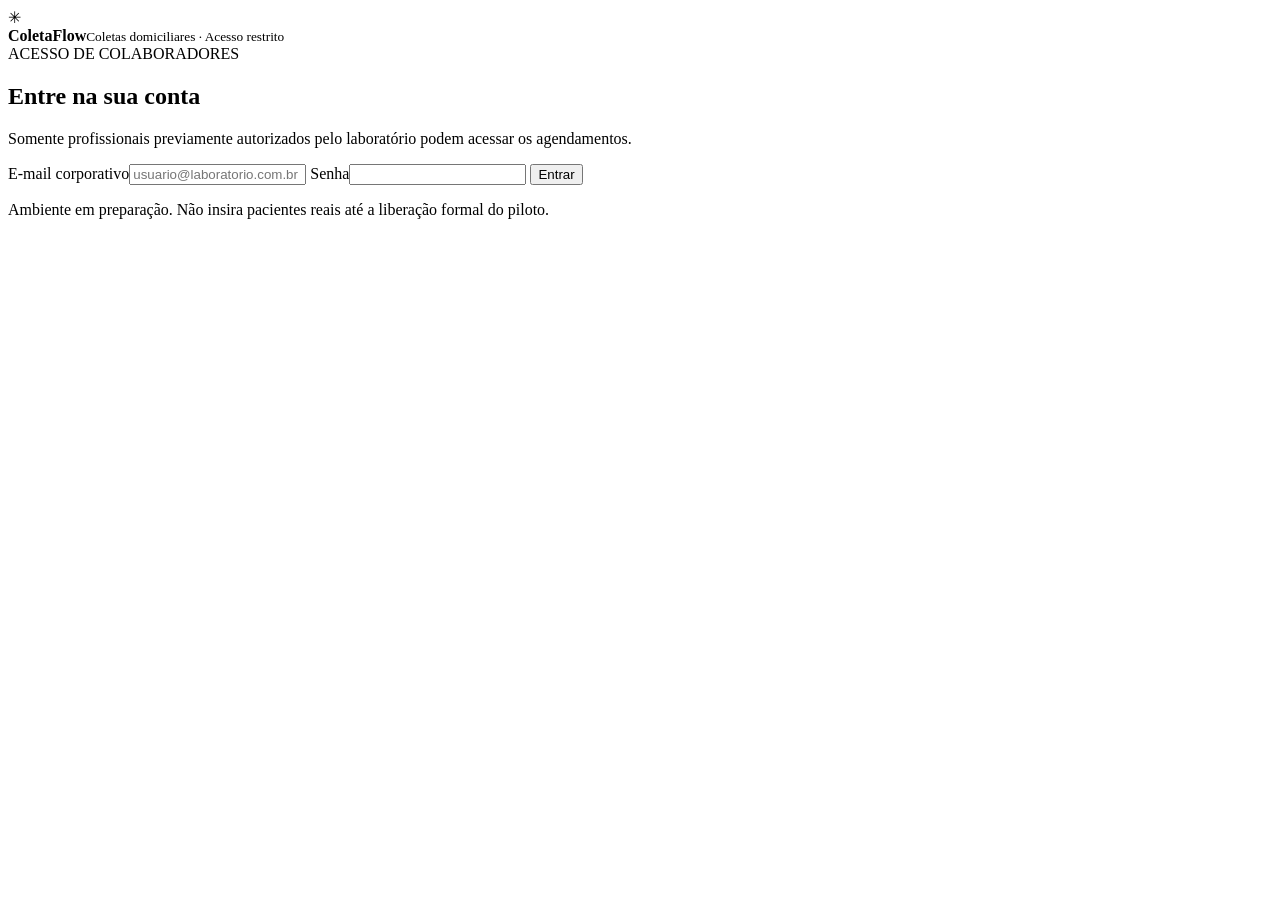
==== pilot/index.html @ 9d5d5530 "feat(pilot): add authenticated operations portal shell" ====
<!doctype html>
<html lang="pt-BR">
<head>
<meta charset="utf-8">
<meta name="viewport" content="width=device-width,initial-scale=1">
<meta name="theme-color" content="#112b3d">
<meta name="referrer" content="no-referrer">
<title>ColetaFlow — Acesso restrito</title>
<link rel="stylesheet" href="./styles.css">
</head>
<body>
<div id="app">
  <header class="masthead">
    <div class="logo">✳</div>
    <div class="brand"><strong>ColetaFlow</strong><small>Coletas domiciliares · Acesso restrito</small></div>
    <div class="mast-actions"><span id="current-user"></span><button id="logout" class="btn-outline" hidden>Sair</button></div>
  </header>
  <main class="container">
    <div id="notice" role="status" aria-live="polite"></div>
    <section id="login-screen" class="auth-panel">
      <div class="section-label">ACESSO DE COLABORADORES</div>
      <h1>Entre na sua conta</h1>
      <p>Somente profissionais previamente autorizados pelo laboratório podem acessar os agendamentos.</p>
      <form id="login-form" autocomplete="off">
        <label>E-mail corporativo<input name="email" type="email" autocomplete="username" required placeholder="usuario@laboratorio.com.br"></label>
        <label>Senha<input name="password" type="password" autocomplete="current-password" required></label>
        <button type="submit" class="btn-primary" id="login-button">Entrar</button>
      </form>
      <p class="caution">Ambiente em preparação. Não insira pacientes reais até a liberação formal do piloto.</p>
    </section>
    <section id="workspace" hidden>
      <div class="page-title"><div><div class="section-label">CONTROLE OPERACIONAL</div><h1 id="page-heading">Agendamentos</h1><p id="page-description">Registros de coletas domiciliares</p></div><button id="refresh" class="btn-outline">Atualizar</button></div>
      <div id="metrics" class="metrics"></div>
      <div id="booking-panel" class="panel" hidden>
        <div class="panel-heading"><h2>Novo agendamento</h2><span>Horário informativo · sem bloqueio de vagas</span></div>
        <form id="booking-form" class="form-grid">
          <label class="span-2">Nome do paciente<input name="patientName" maxlength="180" autocomplete="off" required></label>
          <label>Telefone<input name="patientPhone" maxlength="24" autocomplete="off" required></label>
          <label>Equipe<select name="teamId" id="team-select" required></select></label>
          <label class="span-2">Rua / Estrada<input name="street" maxlength="200" autocomplete="off" required></label>
          <label>Número (ou S/N)<input name="number" maxlength="30" autocomplete="off" required></label>
          <label>Bairro<input name="neighborhood" maxlength="120" autocomplete="off"></label>
          <label>Cidade<input name="city" value="Mineiros" maxlength="100" required></label>
          <label>UF<input name="uf" value="GO" maxlength="2" pattern="[A-Za-z]{2}" required></label>
          <label>Data da coleta<input type="date" name="date" required></label>
          <label>Horário<input type="time" name="time" required></label>
          <label class="span-2">Coletor responsável<select name="collectorId" id="collector-select" required></select></label>
          <label class="span-2">Complemento / referência<input name="reference" maxlength="250" autocomplete="off"></label>
          <div class="span-2 action-line"><button type="submit" class="btn-primary" id="save-booking">Registrar agendamento</button></div>
        </form>
      </div>
      <div class="panel">
        <div class="panel-heading"><h2>Coletas registradas</h2><span id="appointment-count">0 registros</span></div>
        <div id="appointments" class="list" aria-live="polite"></div>
      </div>
    </section>
  </main>
  <dialog id="address-dialog" class="dialog">
    <form id="address-form" method="dialog">
      <h2>Corrigir endereço</h2>
      <p>Correções são registradas com autor, data, justificativa e versão anterior.</p>
      <input type="hidden" name="appointmentId">
      <input type="hidden" name="expectedVersion">
      <label>Rua / Estrada<input name="street" maxlength="200" required></label>
      <div class="two"><label>Número (ou S/N)<input name="number" maxlength="30" required></label><label>Bairro<input name="neighborhood" maxlength="120"></label></div>
      <div class="two"><label>Cidade<input name="city" maxlength="100" required></label><label>UF<input name="uf" maxlength="2" pattern="[A-Za-z]{2}" required></label></div>
      <label>Complemento / referência<input name="reference" maxlength="250"></label>
      <label>Motivo<select name="reason" required>
        <option value="">Selecione</option><option value="Numero incorreto">Número incorreto</option>
        <option value="Rua incorreta">Rua incorreta</option><option value="Bairro incorreto">Bairro incorreto</option>
        <option value="Endereco incompleto">Endereço incompleto</option><option value="Paciente informou outro endereco">Paciente informou outro endereço</option>
        <option value="Outro motivo">Outro motivo</option>
      </select></label>
      <label>Observação (obrigatória em "Outro motivo")<input name="note" maxlength="300"></label>
      <div class="action-line"><button type="button" id="cancel-address" class="btn-outline">Cancelar</button><button type="submit" class="btn-primary">Salvar correção</button></div>
    </form>
  </dialog>
</div>
<script src="./app.js" defer></script>
</body>
</html>
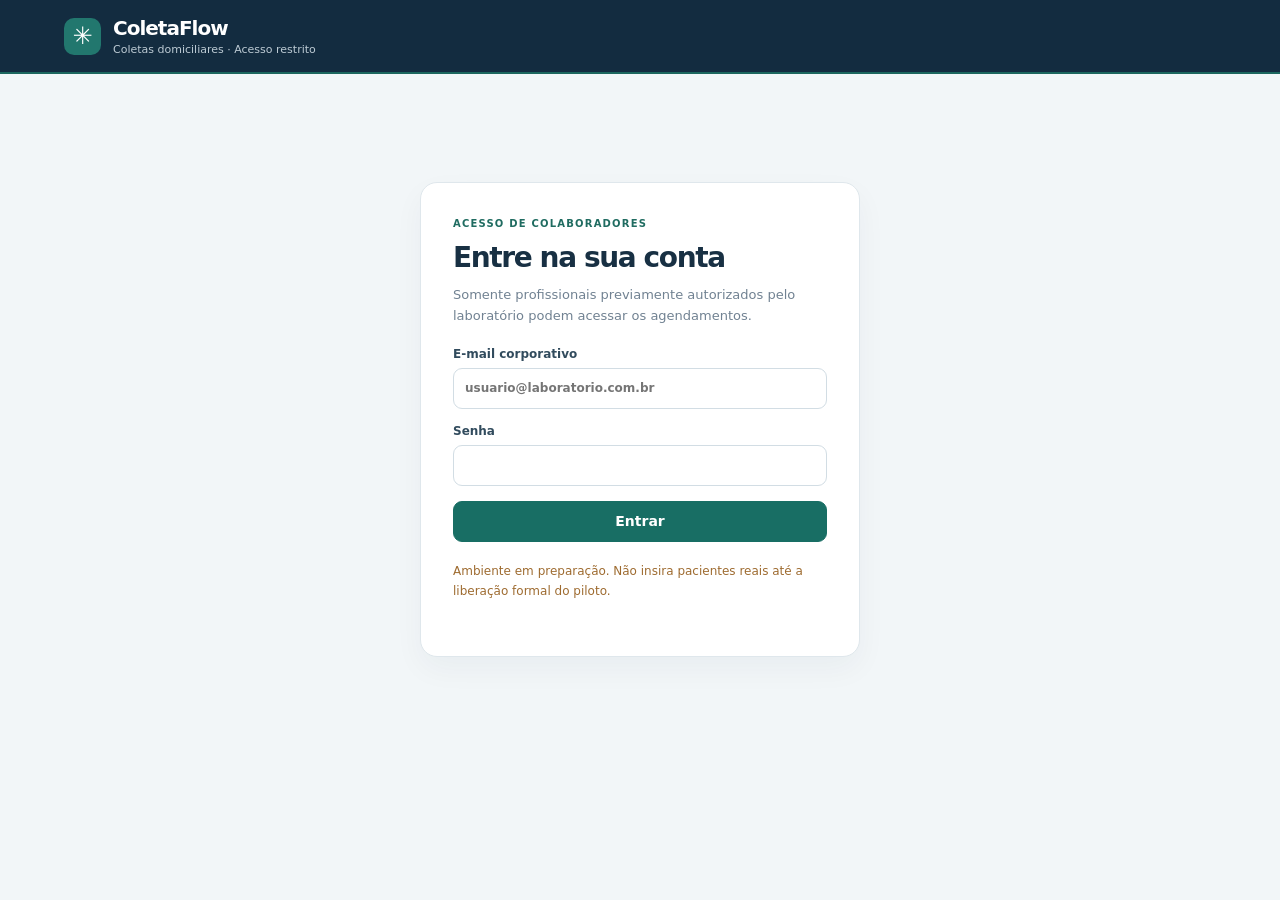
==== commit 93798333: "feat(pilot): add audited history viewer dialog" ====
--- a/pilot/index.html
+++ b/pilot/index.html
@@ -75,6 +75,12 @@
       <div class="action-line"><button type="button" id="cancel-address" class="btn-outline">Cancelar</button><button type="submit" class="btn-primary">Salvar correção</button></div>
     </form>
   </dialog>
+  <dialog id="history-dialog" class="dialog">
+    <h2>Histórico do agendamento</h2>
+    <p>Registros de mudanças e versões mantidos pelo Supabase.</p>
+    <div id="history-records" aria-live="polite"></div>
+    <div class="action-line"><button type="button" class="btn-outline" id="close-history">Fechar</button></div>
+  </dialog>
 </div>
 <script src="./app.js" defer></script>
 </body>
--- a/pilot/styles.css
+++ b/pilot/styles.css
@@ -0,0 +1 @@
+:root{font-family:Inter,system-ui,-apple-system,"Segoe UI",Arial,sans-serif;color:#183043;background:#f2f6f8;font-size:14px}*{box-sizing:border-box}body{margin:0;min-height:100vh}button,input,select{font:inherit}button{cursor:pointer}button:disabled{opacity:.6;cursor:wait}button:focus-visible,input:focus-visible,select:focus-visible{outline:3px solid #7baea7;outline-offset:2px}[hidden]{display:none!important}.masthead{height:74px;background:#132c40;color:#fff;display:flex;gap:12px;align-items:center;padding:0 5%;border-bottom:2px solid #1c675f}.logo{background:#22776e;width:37px;height:37px;border-radius:10px;display:grid;place-items:center;font-size:24px}.brand{display:flex;flex-direction:column;gap:3px}.brand strong{font-size:20px;letter-spacing:-.05em}.brand small{font-size:11px;color:#bdcbd4}.mast-actions{margin-left:auto;display:flex;align-items:center;gap:14px;font-size:12px}.container{max-width:1180px;margin:0 auto;padding:33px 22px 70px}.auth-panel{max-width:440px;margin:75px auto 0;padding:35px 32px;background:white;border:1px solid #dfe7ec;border-radius:17px;box-shadow:0 12px 30px #11253b0b}.section-label{letter-spacing:.12em;font-size:10px;font-weight:800;color:#206c61;margin-bottom:12px}.auth-panel h1,.page-title h1{font-size:28px;letter-spacing:-.05em;margin:0 0 10px}.auth-panel p,.page-title p{font-size:13px;line-height:1.65;color:#718292;margin:0 0 20px}.auth-panel form,.dialog form{display:grid;gap:15px}.auth-panel label,.dialog label,.form-grid label{display:flex;flex-direction:column;gap:7px;color:#314b5d;font-size:12px;font-weight:650}.auth-panel input,.dialog input,.dialog select,.form-grid input,.form-grid select{width:100%;height:41px;padding:9px 11px;border:1px solid #d2dde4;border-radius:9px;color:#203b4d;background:white;min-width:0}.btn-primary{background:#186e64;border:1px solid #186e64;color:white;border-radius:9px;padding:11px 17px;font-weight:700;min-height:41px}.btn-outline{border:1px solid #cdd9e0;border-radius:9px;background:white;color:#1d454b;font-weight:650;padding:9px 13px}.masthead .btn-outline{background:#24455a;color:white;border-color:#526777}.caution{font-size:12px!important;color:#9e6b30!important;margin-top:20px!important}.page-title{display:flex;justify-content:space-between;align-items:center;gap:16px;margin-bottom:24px}.page-title p{margin:0}.panel{background:white;border:1px solid #dee7ed;border-radius:14px;margin-bottom:19px;box-shadow:0 5px 26px #20334809;overflow:hidden}.panel-heading{display:flex;justify-content:space-between;gap:18px;align-items:center;padding:18px 22px;border-bottom:1px solid #e7edf1}.panel-heading h2{font-size:15px;margin:0}.panel-heading span{font-size:11px;color:#7c8e9e}.form-grid{display:grid;grid-template-columns:1fr 1fr;gap:16px;padding:22px}.span-2{grid-column:1/-1}.action-line{display:flex;gap:10px;justify-content:flex-end;align-items:center}.metrics{display:grid;grid-template-columns:repeat(3,minmax(0,1fr));gap:14px;margin-bottom:19px}.metric{background:white;border:1px solid #dee7ed;border-radius:12px;padding:18px}.metric strong{font-size:27px;display:block;letter-spacing:-.05em;margin-bottom:7px}.metric small{font-size:12px;color:#6d8091}.list-item{padding:19px 22px;border-bottom:1px solid #edf1f3}.list-item:last-child{border-bottom:0}.item-head{display:flex;justify-content:space-between;gap:12px;align-items:center;flex-wrap:wrap}.item-head h3{font-size:15px;margin:0 0 5px}.item-sub{font-size:11px;color:#718395}.item-grid{display:grid;grid-template-columns:repeat(2,minmax(0,1fr));gap:11px;margin:16px 0}.item-data{font-size:12px;color:#3e5b6d;line-height:1.65}.item-data small{display:block;color:#8795a3;font-size:10px;margin-bottom:4px}.item-actions{display:flex;gap:9px;flex-wrap:wrap}.chip{display:inline-block;border-radius:99px;padding:6px 11px;font-size:11px;font-weight:750;background:#e9f1f7;color:#3f667d}.chip.REALIZADA{background:#e3f6ed;color:#236c4b}.chip.CANCELADA,.chip.NAO_REALIZADA{background:#ffebe9;color:#a64c41}.chip.EM_DESLOCAMENTO,.chip.NO_LOCAL,.chip.EM_COLETA{background:#e5f1ff;color:#385d89}.chip.AGENDADA{background:#fff5e1;color:#9c6b1d}.inline-button{border:1px solid #cad9db;background:#f4faf8;border-radius:8px;padding:9px 12px;color:#1d625a;font-size:12px;font-weight:700}.inline-button.destructive{background:#fff5f2;border-color:#f2d5ce;color:#9b4d40}.empty{padding:34px;text-align:center;color:#718294;font-size:13px}.dialog{width:min(570px,calc(100vw - 24px));max-height:90vh;border:0;border-radius:14px;padding:24px;box-shadow:0 18px 80px #15253670;color:#20394c;overflow-y:auto}.dialog::backdrop{background:#071e3180}.dialog h2{font-size:21px;margin:0}.dialog p{font-size:12px;color:#718292;line-height:1.6;margin:0}.dialog .two{display:grid;grid-template-columns:1fr 1fr;gap:14px}#notice{border-radius:10px;font-size:12px;font-weight:550;line-height:1.5;margin-bottom:17px;padding:0;white-space:pre-wrap}#notice:not(:empty){border:1px solid #b4d9ce;background:#e7f5f0;padding:12px 14px}#notice.error{border-color:#ecd1ca;background:#fff0ed;color:#8a372c}#notice.success{color:#23614e}body :focus-visible{scroll-margin:20px}@media(max-width:700px){.masthead{padding:0 15px}.brand strong{font-size:17px}.brand small{font-size:10px}.container{padding:22px 13px 65px}.auth-panel{margin:24px auto 0;padding:25px 20px}.metrics{grid-template-columns:repeat(3,1fr);gap:8px}.metric{padding:12px}.metric strong{font-size:23px}.metric small{font-size:10px}.form-grid{grid-template-columns:1fr;padding:18px}.span-2{grid-column:auto}.page-title h1{font-size:24px}.panel-heading{padding:17px}.item-grid{grid-template-columns:1fr}.item-data{font-size:12px}.list-item{padding:16px}.mast-actions #current-user{display:none}.dialog .two{grid-template-columns:1fr}}
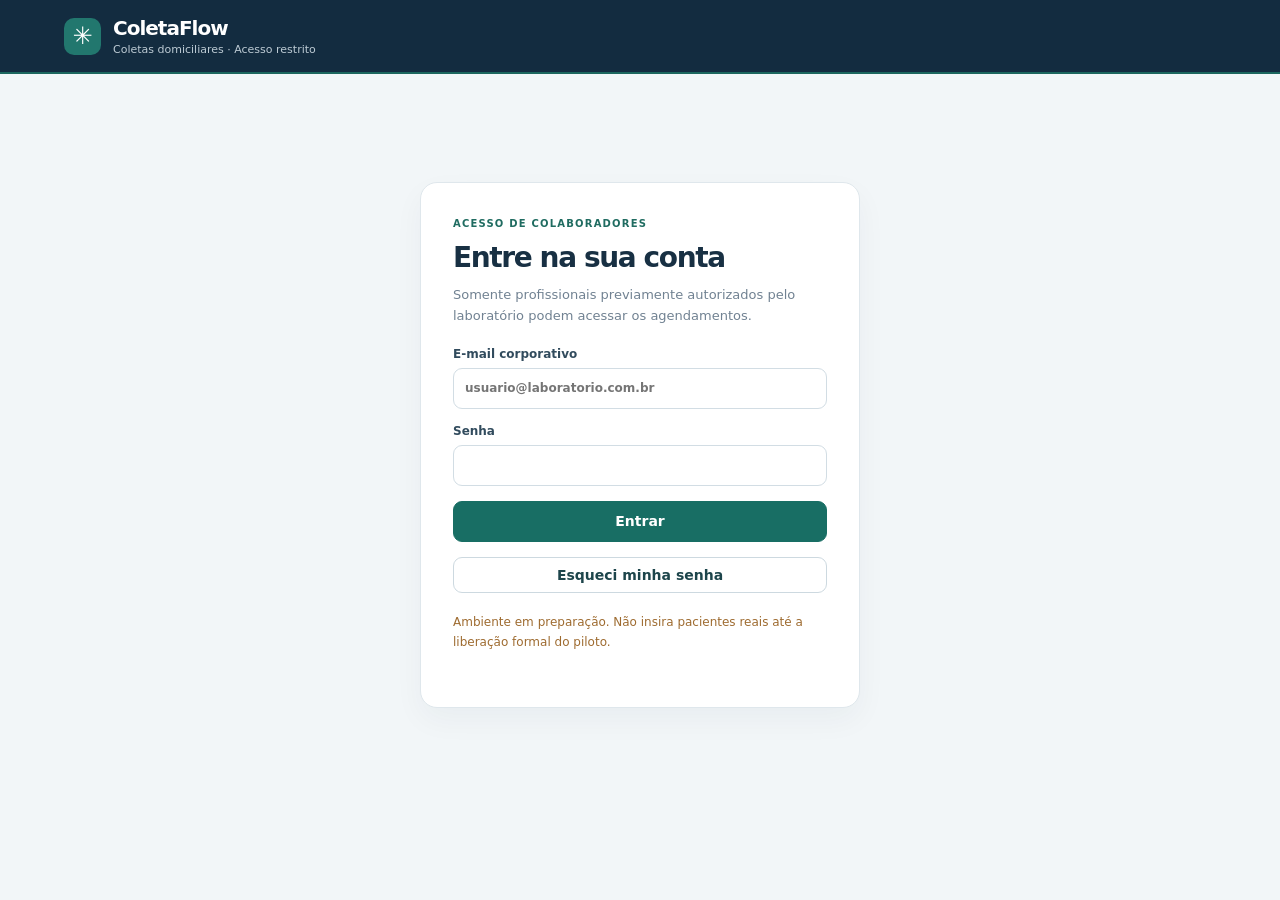
==== commit d4d434e3: "feat(auth): add password recovery entry and update first-login screen" ====
--- a/pilot/index.html
+++ b/pilot/index.html
@@ -25,12 +25,39 @@
         <label>E-mail corporativo<input name="email" type="email" autocomplete="username" required placeholder="usuario@laboratorio.com.br"></label>
         <label>Senha<input name="password" type="password" autocomplete="current-password" required></label>
         <button type="submit" class="btn-primary" id="login-button">Entrar</button>
+        <button type="button" class="btn-outline" id="forgot-password">Esqueci minha senha</button>
       </form>
       <p class="caution">Ambiente em preparação. Não insira pacientes reais até a liberação formal do piloto.</p>
+    </section>
+    <section id="invite-screen" class="auth-panel" hidden>
+      <div class="section-label">PRIMEIRO ACESSO</div>
+      <h1 id="password-setup-title">Definir senha de acesso</h1>
+      <p>Seu convite foi confirmado. Escolha uma senha exclusiva para acessar o ColetaFlow.</p>
+      <form id="invite-password-form">
+        <label>Nova senha<input name="password" type="password" autocomplete="new-password" minlength="12" required></label>
+        <label>Confirmar senha<input name="confirmation" type="password" autocomplete="new-password" minlength="12" required></label>
+        <button type="submit" class="btn-primary">Salvar minha senha</button>
+      </form>
+      <p class="caution">Use uma senha exclusiva. Não compartilhe sua senha com ninguém.</p>
     </section>
     <section id="workspace" hidden>
       <div class="page-title"><div><div class="section-label">CONTROLE OPERACIONAL</div><h1 id="page-heading">Agendamentos</h1><p id="page-description">Registros de coletas domiciliares</p></div><button id="refresh" class="btn-outline">Atualizar</button></div>
       <div id="metrics" class="metrics"></div>
+      <div id="staff-panel" class="panel" hidden>
+        <div class="panel-heading"><h2>Cadastrar profissional</h2><span>Somente administrador · contas já confirmadas no Supabase</span></div>
+        <form id="staff-form" class="form-grid">
+          <label>E-mail confirmado<input name="email" type="email" autocomplete="off" placeholder="colaborador@exemplo.com" maxlength="250" required></label>
+          <label>Nome completo<input name="fullName" maxlength="150" autocomplete="off" required></label>
+          <label>Perfil<select name="role" id="staff-role" required>
+            <option value="ATTENDANT">Atendente</option>
+            <option value="SUPERVISOR">Supervisor</option>
+            <option value="COLLECTOR">Coletor</option>
+          </select></label>
+          <label id="staff-team-wrap">Equipe WhatsApp<select name="teamId" id="staff-team" required></select></label>
+          <p class="span-2 caution">Convide o profissional primeiro em Authentication → Users no Supabase. Apenas contas confirmadas podem ser cadastradas. Nenhuma senha é solicitada aqui.</p>
+          <div class="span-2 action-line"><button type="submit" class="btn-primary">Ativar perfil do colaborador</button></div>
+        </form>
+      </div>
       <div id="booking-panel" class="panel" hidden>
         <div class="panel-heading"><h2>Novo agendamento</h2><span>Horário informativo · sem bloqueio de vagas</span></div>
         <form id="booking-form" class="form-grid">
--- a/pilot/styles.css
+++ b/pilot/styles.css
@@ -1 +1 @@
-:root{font-family:Inter,system-ui,-apple-system,"Segoe UI",Arial,sans-serif;color:#183043;background:#f2f6f8;font-size:14px}*{box-sizing:border-box}body{margin:0;min-height:100vh}button,input,select{font:inherit}button{cursor:pointer}button:disabled{opacity:.6;cursor:wait}button:focus-visible,input:focus-visible,select:focus-visible{outline:3px solid #7baea7;outline-offset:2px}[hidden]{display:none!important}.masthead{height:74px;background:#132c40;color:#fff;display:flex;gap:12px;align-items:center;padding:0 5%;border-bottom:2px solid #1c675f}.logo{background:#22776e;width:37px;height:37px;border-radius:10px;display:grid;place-items:center;font-size:24px}.brand{display:flex;flex-direction:column;gap:3px}.brand strong{font-size:20px;letter-spacing:-.05em}.brand small{font-size:11px;color:#bdcbd4}.mast-actions{margin-left:auto;display:flex;align-items:center;gap:14px;font-size:12px}.container{max-width:1180px;margin:0 auto;padding:33px 22px 70px}.auth-panel{max-width:440px;margin:75px auto 0;padding:35px 32px;background:white;border:1px solid #dfe7ec;border-radius:17px;box-shadow:0 12px 30px #11253b0b}.section-label{letter-spacing:.12em;font-size:10px;font-weight:800;color:#206c61;margin-bottom:12px}.auth-panel h1,.page-title h1{font-size:28px;letter-spacing:-.05em;margin:0 0 10px}.auth-panel p,.page-title p{font-size:13px;line-height:1.65;color:#718292;margin:0 0 20px}.auth-panel form,.dialog form{display:grid;gap:15px}.auth-panel label,.dialog label,.form-grid label{display:flex;flex-direction:column;gap:7px;color:#314b5d;font-size:12px;font-weight:650}.auth-panel input,.dialog input,.dialog select,.form-grid input,.form-grid select{width:100%;height:41px;padding:9px 11px;border:1px solid #d2dde4;border-radius:9px;color:#203b4d;background:white;min-width:0}.btn-primary{background:#186e64;border:1px solid #186e64;color:white;border-radius:9px;padding:11px 17px;font-weight:700;min-height:41px}.btn-outline{border:1px solid #cdd9e0;border-radius:9px;background:white;color:#1d454b;font-weight:650;padding:9px 13px}.masthead .btn-outline{background:#24455a;color:white;border-color:#526777}.caution{font-size:12px!important;color:#9e6b30!important;margin-top:20px!important}.page-title{display:flex;justify-content:space-between;align-items:center;gap:16px;margin-bottom:24px}.page-title p{margin:0}.panel{background:white;border:1px solid #dee7ed;border-radius:14px;margin-bottom:19px;box-shadow:0 5px 26px #20334809;overflow:hidden}.panel-heading{display:flex;justify-content:space-between;gap:18px;align-items:center;padding:18px 22px;border-bottom:1px solid #e7edf1}.panel-heading h2{font-size:15px;margin:0}.panel-heading span{font-size:11px;color:#7c8e9e}.form-grid{display:grid;grid-template-columns:1fr 1fr;gap:16px;padding:22px}.span-2{grid-column:1/-1}.action-line{display:flex;gap:10px;justify-content:flex-end;align-items:center}.metrics{display:grid;grid-template-columns:repeat(3,minmax(0,1fr));gap:14px;margin-bottom:19px}.metric{background:white;border:1px solid #dee7ed;border-radius:12px;padding:18px}.metric strong{font-size:27px;display:block;letter-spacing:-.05em;margin-bottom:7px}.metric small{font-size:12px;color:#6d8091}.list-item{padding:19px 22px;border-bottom:1px solid #edf1f3}.list-item:last-child{border-bottom:0}.item-head{display:flex;justify-content:space-between;gap:12px;align-items:center;flex-wrap:wrap}.item-head h3{font-size:15px;margin:0 0 5px}.item-sub{font-size:11px;color:#718395}.item-grid{display:grid;grid-template-columns:repeat(2,minmax(0,1fr));gap:11px;margin:16px 0}.item-data{font-size:12px;color:#3e5b6d;line-height:1.65}.item-data small{display:block;color:#8795a3;font-size:10px;margin-bottom:4px}.item-actions{display:flex;gap:9px;flex-wrap:wrap}.chip{display:inline-block;border-radius:99px;padding:6px 11px;font-size:11px;font-weight:750;background:#e9f1f7;color:#3f667d}.chip.REALIZADA{background:#e3f6ed;color:#236c4b}.chip.CANCELADA,.chip.NAO_REALIZADA{background:#ffebe9;color:#a64c41}.chip.EM_DESLOCAMENTO,.chip.NO_LOCAL,.chip.EM_COLETA{background:#e5f1ff;color:#385d89}.chip.AGENDADA{background:#fff5e1;color:#9c6b1d}.inline-button{border:1px solid #cad9db;background:#f4faf8;border-radius:8px;padding:9px 12px;color:#1d625a;font-size:12px;font-weight:700}.inline-button.destructive{background:#fff5f2;border-color:#f2d5ce;color:#9b4d40}.empty{padding:34px;text-align:center;color:#718294;font-size:13px}.dialog{width:min(570px,calc(100vw - 24px));max-height:90vh;border:0;border-radius:14px;padding:24px;box-shadow:0 18px 80px #15253670;color:#20394c;overflow-y:auto}.dialog::backdrop{background:#071e3180}.dialog h2{font-size:21px;margin:0}.dialog p{font-size:12px;color:#718292;line-height:1.6;margin:0}.dialog .two{display:grid;grid-template-columns:1fr 1fr;gap:14px}#notice{border-radius:10px;font-size:12px;font-weight:550;line-height:1.5;margin-bottom:17px;padding:0;white-space:pre-wrap}#notice:not(:empty){border:1px solid #b4d9ce;background:#e7f5f0;padding:12px 14px}#notice.error{border-color:#ecd1ca;background:#fff0ed;color:#8a372c}#notice.success{color:#23614e}body :focus-visible{scroll-margin:20px}@media(max-width:700px){.masthead{padding:0 15px}.brand strong{font-size:17px}.brand small{font-size:10px}.container{padding:22px 13px 65px}.auth-panel{margin:24px auto 0;padding:25px 20px}.metrics{grid-template-columns:repeat(3,1fr);gap:8px}.metric{padding:12px}.metric strong{font-size:23px}.metric small{font-size:10px}.form-grid{grid-template-columns:1fr;padding:18px}.span-2{grid-column:auto}.page-title h1{font-size:24px}.panel-heading{padding:17px}.item-grid{grid-template-columns:1fr}.item-data{font-size:12px}.list-item{padding:16px}.mast-actions #current-user{display:none}.dialog .two{grid-template-columns:1fr}}+:root{font-family:Inter,system-ui,-apple-system,"Segoe UI",Arial,sans-serif;color:#183043;background:#f2f6f8;font-size:14px}*{box-sizing:border-box}body{margin:0;min-height:100vh}button,input,select{font:inherit}button{cursor:pointer}button:disabled{opacity:.6;cursor:wait}button:focus-visible,input:focus-visible,select:focus-visible{outline:3px solid #7baea7;outline-offset:2px}[hidden]{display:none!important}.masthead{height:74px;background:#132c40;color:#fff;display:flex;gap:12px;align-items:center;padding:0 5%;border-bottom:2px solid #1c675f}.logo{background:#22776e;width:37px;height:37px;border-radius:10px;display:grid;place-items:center;font-size:24px}.brand{display:flex;flex-direction:column;gap:3px}.brand strong{font-size:20px;letter-spacing:-.05em}.brand small{font-size:11px;color:#bdcbd4}.mast-actions{margin-left:auto;display:flex;align-items:center;gap:14px;font-size:12px}.container{max-width:1180px;margin:0 auto;padding:33px 22px 70px}.auth-panel{max-width:440px;margin:75px auto 0;padding:35px 32px;background:white;border:1px solid #dfe7ec;border-radius:17px;box-shadow:0 12px 30px #11253b0b}.section-label{letter-spacing:.12em;font-size:10px;font-weight:800;color:#206c61;margin-bottom:12px}.auth-panel h1,.page-title h1{font-size:28px;letter-spacing:-.05em;margin:0 0 10px}.auth-panel p,.page-title p{font-size:13px;line-height:1.65;color:#718292;margin:0 0 20px}.auth-panel form,.dialog form{display:grid;gap:15px}.auth-panel label,.dialog label,.form-grid label{display:flex;flex-direction:column;gap:7px;color:#314b5d;font-size:12px;font-weight:650}.auth-panel input,.dialog input,.dialog select,.form-grid input,.form-grid select{width:100%;height:41px;padding:9px 11px;border:1px solid #d2dde4;border-radius:9px;color:#203b4d;background:white;min-width:0}.btn-primary{background:#186e64;border:1px solid #186e64;color:white;border-radius:9px;padding:11px 17px;font-weight:700;min-height:41px}.btn-outline{border:1px solid #cdd9e0;border-radius:9px;background:white;color:#1d454b;font-weight:650;padding:9px 13px}.masthead .btn-outline{background:#24455a;color:white;border-color:#526777}.caution{font-size:12px!important;color:#9e6b30!important;margin-top:20px!important}.page-title{display:flex;justify-content:space-between;align-items:center;gap:16px;margin-bottom:24px}.page-title p{margin:0}.panel{background:white;border:1px solid #dee7ed;border-radius:14px;margin-bottom:19px;box-shadow:0 5px 26px #20334809;overflow:hidden}.panel-heading{display:flex;justify-content:space-between;gap:18px;align-items:center;padding:18px 22px;border-bottom:1px solid #e7edf1}.panel-heading h2{font-size:15px;margin:0}.panel-heading span{font-size:11px;color:#7c8e9e}.form-grid{display:grid;grid-template-columns:1fr 1fr;gap:16px;padding:22px}.span-2{grid-column:1/-1}.action-line{display:flex;gap:10px;justify-content:flex-end;align-items:center}.metrics{display:grid;grid-template-columns:repeat(3,minmax(0,1fr));gap:14px;margin-bottom:19px}.metric{background:white;border:1px solid #dee7ed;border-radius:12px;padding:18px}.metric strong{font-size:27px;display:block;letter-spacing:-.05em;margin-bottom:7px}.metric small{font-size:12px;color:#6d8091}.list-item{padding:19px 22px;border-bottom:1px solid #edf1f3}.list-item:last-child{border-bottom:0}.item-head{display:flex;justify-content:space-between;gap:12px;align-items:center;flex-wrap:wrap}.item-head h3{font-size:15px;margin:0 0 5px}.item-sub{font-size:11px;color:#718395}.item-grid{display:grid;grid-template-columns:repeat(2,minmax(0,1fr));gap:11px;margin:16px 0}.item-data{font-size:12px;color:#3e5b6d;line-height:1.65}.item-data small{display:block;color:#8795a3;font-size:10px;margin-bottom:4px}.item-actions{display:flex;gap:9px;flex-wrap:wrap}.chip{display:inline-block;border-radius:99px;padding:6px 11px;font-size:11px;font-weight:750;background:#e9f1f7;color:#3f667d}.chip.REALIZADA{background:#e3f6ed;color:#236c4b}.chip.CANCELADA,.chip.NAO_REALIZADA{background:#ffebe9;color:#a64c41}.chip.EM_DESLOCAMENTO,.chip.NO_LOCAL,.chip.EM_COLETA{background:#e5f1ff;color:#385d89}.chip.AGENDADA{background:#fff5e1;color:#9c6b1d}.inline-button{border:1px solid #cad9db;background:#f4faf8;border-radius:8px;padding:9px 12px;color:#1d625a;font-size:12px;font-weight:700}.inline-button.destructive{background:#fff5f2;border-color:#f2d5ce;color:#9b4d40}.empty{padding:34px;text-align:center;color:#718294;font-size:13px}.dialog{width:min(570px,calc(100vw - 24px));max-height:90vh;border:0;border-radius:14px;padding:24px;box-shadow:0 18px 80px #15253670;color:#20394c;overflow-y:auto}.dialog::backdrop{background:#071e3180}.dialog h2{font-size:21px;margin:0}.dialog p{font-size:12px;color:#718292;line-height:1.6;margin:0}.history-entry{border:1px solid #dde7e9;border-radius:9px;padding:12px;margin:10px 0;color:#436073;line-height:1.6;font-size:12px}.history-entry strong{display:block;color:#163d43}.history-entry small{display:block;color:#718292;margin:5px 0}.dialog h3{margin:22px 0 9px;font-size:14px}.dialog .two{display:grid;grid-template-columns:1fr 1fr;gap:14px}#notice{border-radius:10px;font-size:12px;font-weight:550;line-height:1.5;margin-bottom:17px;padding:0;white-space:pre-wrap}#notice:not(:empty){border:1px solid #b4d9ce;background:#e7f5f0;padding:12px 14px}#notice.error{border-color:#ecd1ca;background:#fff0ed;color:#8a372c}#notice.success{color:#23614e}body :focus-visible{scroll-margin:20px}@media(max-width:700px){.masthead{padding:0 15px}.brand strong{font-size:17px}.brand small{font-size:10px}.container{padding:22px 13px 65px}.auth-panel{margin:24px auto 0;padding:25px 20px}.metrics{grid-template-columns:repeat(3,1fr);gap:8px}.metric{padding:12px}.metric strong{font-size:23px}.metric small{font-size:10px}.form-grid{grid-template-columns:1fr;padding:18px}.span-2{grid-column:auto}.page-title h1{font-size:24px}.panel-heading{padding:17px}.item-grid{grid-template-columns:1fr}.item-data{font-size:12px}.list-item{padding:16px}.mast-actions #current-user{display:none}.dialog .two{grid-template-columns:1fr}}
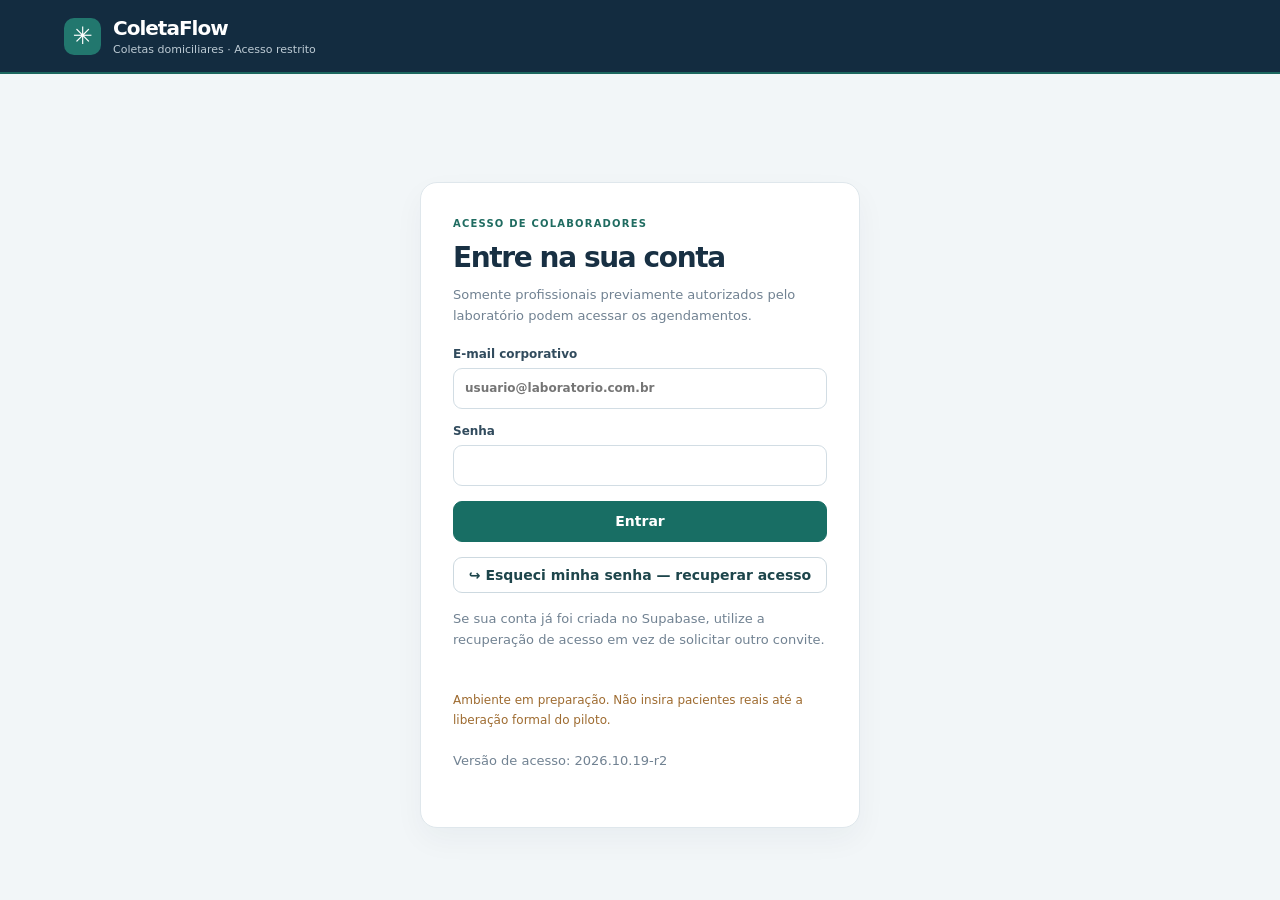
==== commit a0bb6e96: "fix(auth): emphasize recovery button and mark deploy revision on login screen" ====
--- a/pilot/index.html
+++ b/pilot/index.html
@@ -25,9 +25,11 @@
         <label>E-mail corporativo<input name="email" type="email" autocomplete="username" required placeholder="usuario@laboratorio.com.br"></label>
         <label>Senha<input name="password" type="password" autocomplete="current-password" required></label>
         <button type="submit" class="btn-primary" id="login-button">Entrar</button>
-        <button type="button" class="btn-outline" id="forgot-password">Esqueci minha senha</button>
+        <button type="button" class="btn-outline" id="forgot-password"><span aria-hidden="true">↪ </span>Esqueci minha senha — recuperar acesso</button>
+        <p class="recovery-tip">Se sua conta já foi criada no Supabase, utilize a recuperação de acesso em vez de solicitar outro convite.</p>
       </form>
       <p class="caution">Ambiente em preparação. Não insira pacientes reais até a liberação formal do piloto.</p>
+      <p class="release-label">Versão de acesso: 2026.10.19-r2</p>
     </section>
     <section id="invite-screen" class="auth-panel" hidden>
       <div class="section-label">PRIMEIRO ACESSO</div>
